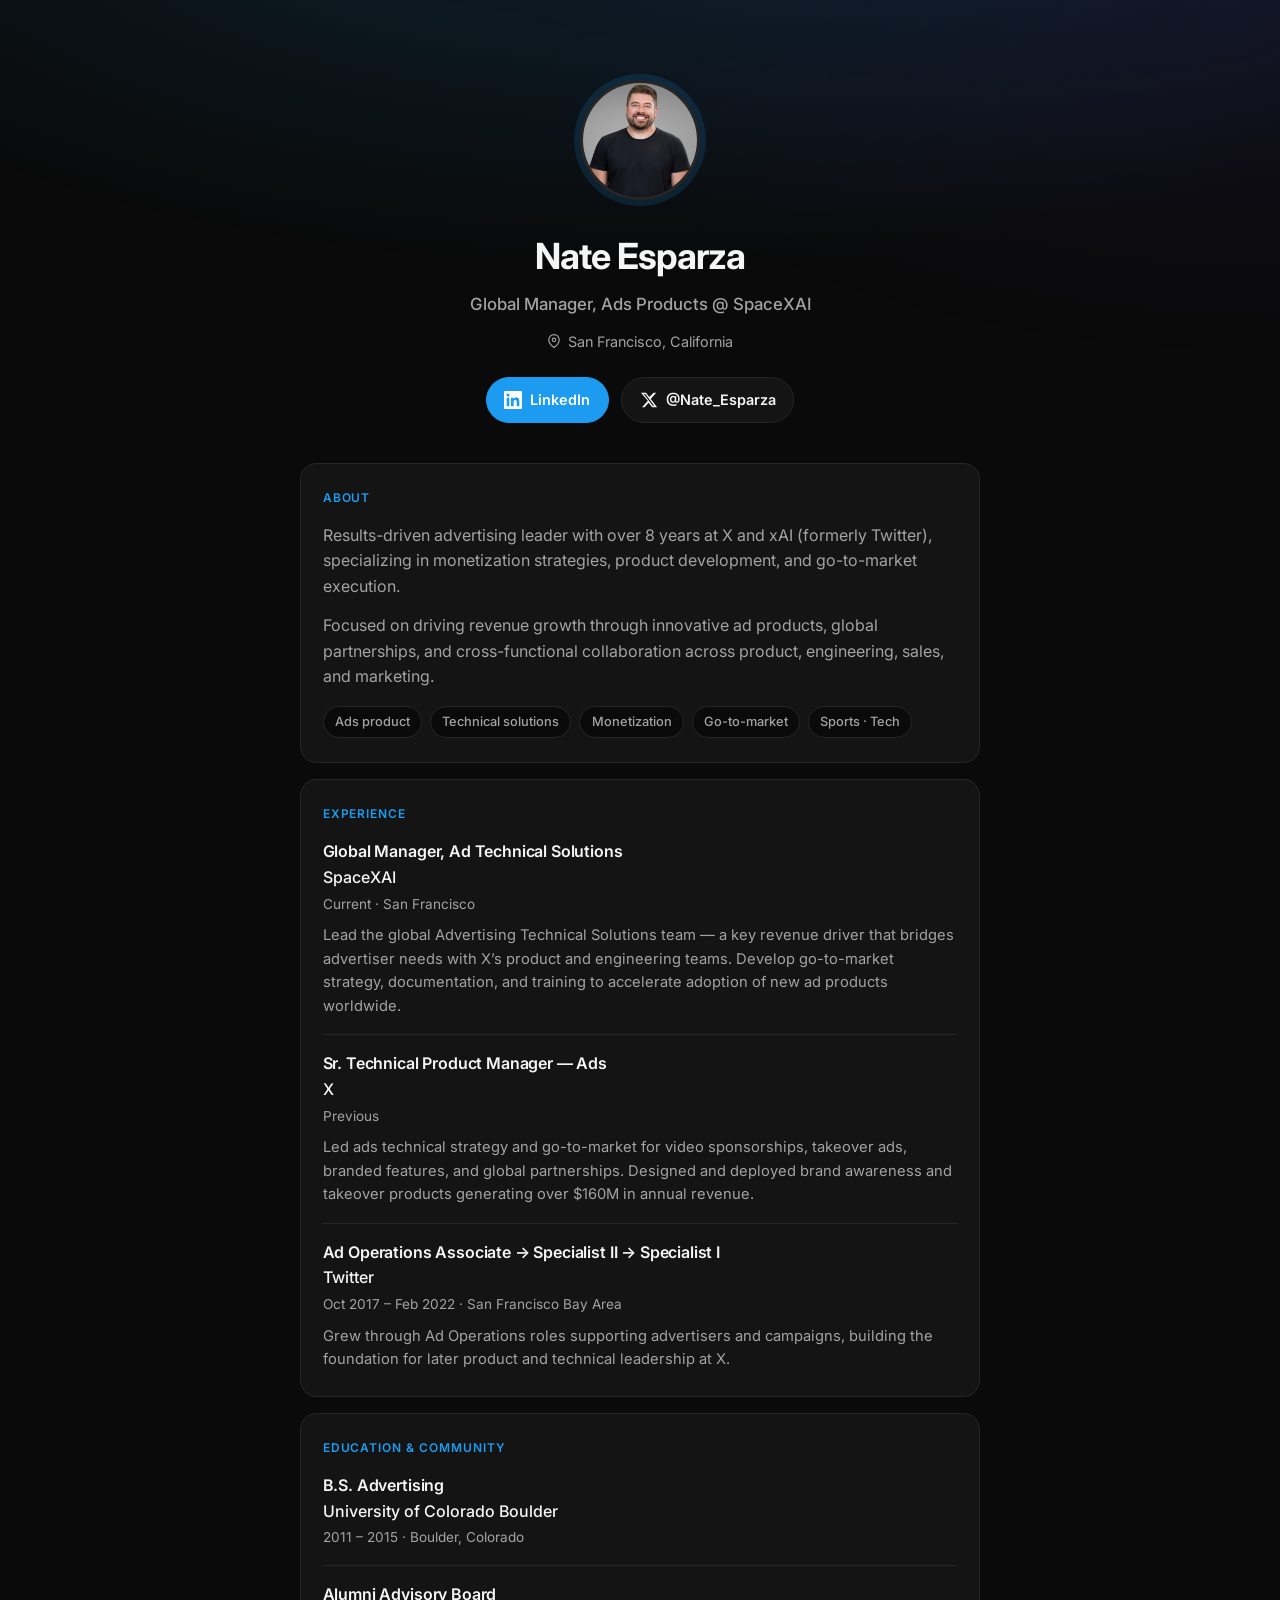
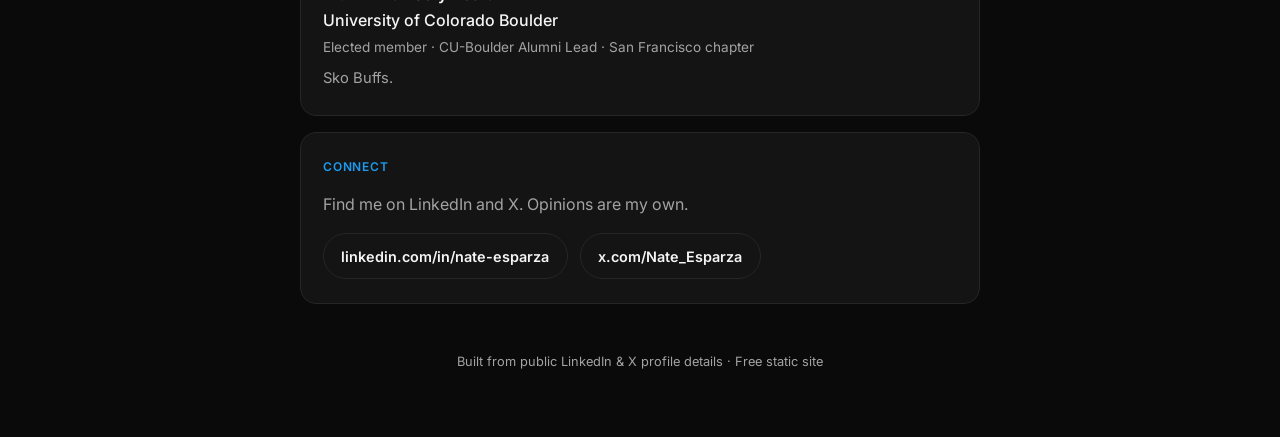
==== index.html @ 772b35fb "Add personal site homepage and avatar Publish Nate Esparza's static homepage and profile photo at th" ====
<!DOCTYPE html>
<html lang="en">
<head>
  <meta charset="utf-8" />
  <meta name="viewport" content="width=device-width, initial-scale=1" />
  <title>Nate Esparza</title>
  <meta name="description" content="Nate Esparza — Global Manager, Ads Products at SpaceXAI. Ads product and technical solutions leader based in San Francisco." />
  <meta name="author" content="Nate Esparza" />
  <link rel="icon" href="avatar.jpg" type="image/jpeg" />
  <link rel="preconnect" href="https://fonts.googleapis.com" />
  <link rel="preconnect" href="https://fonts.gstatic.com" crossorigin />
  <link href="https://fonts.googleapis.com/css2?family=Inter:wght@400;500;600;700&display=swap" rel="stylesheet" />
  <style>
    :root {
      --bg: #0a0a0a;
      --surface: #141414;
      --border: #262626;
      --text: #f5f5f5;
      --muted: #a3a3a3;
      --accent: #1d9bf0;
      --accent-soft: rgba(29, 155, 240, 0.12);
      --radius: 16px;
      --max: 720px;
    }

    * { box-sizing: border-box; margin: 0; padding: 0; }

    html { scroll-behavior: smooth; }

    body {
      font-family: Inter, system-ui, -apple-system, Segoe UI, Roboto, sans-serif;
      background: var(--bg);
      color: var(--text);
      line-height: 1.6;
      min-height: 100vh;
      -webkit-font-smoothing: antialiased;
    }

    body::before {
      content: "";
      position: fixed;
      inset: 0;
      background:
        radial-gradient(ellipse 80% 50% at 50% -20%, rgba(29, 155, 240, 0.18), transparent),
        radial-gradient(ellipse 60% 40% at 100% 0%, rgba(120, 80, 255, 0.08), transparent);
      pointer-events: none;
      z-index: 0;
    }

    .wrap {
      position: relative;
      z-index: 1;
      max-width: var(--max);
      margin: 0 auto;
      padding: 3rem 1.25rem 4rem;
    }

    header.hero {
      text-align: center;
      padding: 2rem 0 2.5rem;
    }

    .avatar {
      width: 120px;
      height: 120px;
      border-radius: 50%;
      object-fit: cover;
      border: 3px solid var(--border);
      box-shadow: 0 0 0 6px rgba(29, 155, 240, 0.15);
      margin-bottom: 1.25rem;
    }

    h1 {
      font-size: clamp(1.75rem, 4vw, 2.25rem);
      font-weight: 700;
      letter-spacing: -0.03em;
      margin-bottom: 0.35rem;
    }

    .headline {
      color: var(--muted);
      font-size: 1.05rem;
      font-weight: 500;
      margin-bottom: 0.75rem;
    }

    .location {
      display: inline-flex;
      align-items: center;
      gap: 0.4rem;
      color: var(--muted);
      font-size: 0.9rem;
      margin-bottom: 1.5rem;
    }

    .links {
      display: flex;
      flex-wrap: wrap;
      justify-content: center;
      gap: 0.75rem;
    }

    .btn {
      display: inline-flex;
      align-items: center;
      gap: 0.5rem;
      padding: 0.65rem 1.1rem;
      border-radius: 999px;
      font-size: 0.9rem;
      font-weight: 600;
      text-decoration: none;
      border: 1px solid var(--border);
      background: var(--surface);
      color: var(--text);
      transition: border-color 0.15s, background 0.15s, transform 0.15s;
    }

    .btn:hover {
      border-color: var(--accent);
      background: var(--accent-soft);
      transform: translateY(-1px);
    }

    .btn.primary {
      background: var(--accent);
      border-color: var(--accent);
      color: #fff;
    }

    .btn.primary:hover {
      background: #1a8cd8;
      border-color: #1a8cd8;
    }

    .btn svg {
      width: 18px;
      height: 18px;
      fill: currentColor;
    }

    section {
      background: var(--surface);
      border: 1px solid var(--border);
      border-radius: var(--radius);
      padding: 1.5rem 1.35rem;
      margin-bottom: 1rem;
    }

    section h2 {
      font-size: 0.75rem;
      font-weight: 600;
      letter-spacing: 0.08em;
      text-transform: uppercase;
      color: var(--accent);
      margin-bottom: 1rem;
    }

    .about p {
      color: var(--muted);
      font-size: 1rem;
    }

    .about p + p { margin-top: 0.85rem; }

    .job {
      padding: 1rem 0;
      border-bottom: 1px solid var(--border);
    }

    .job:first-of-type { padding-top: 0; }
    .job:last-child { border-bottom: none; padding-bottom: 0; }

    .job-title {
      font-weight: 600;
      font-size: 1rem;
      letter-spacing: -0.01em;
    }

    .job-org {
      color: var(--text);
      font-weight: 500;
    }

    .job-meta {
      color: var(--muted);
      font-size: 0.85rem;
      margin-top: 0.2rem;
    }

    .job p {
      color: var(--muted);
      font-size: 0.92rem;
      margin-top: 0.55rem;
    }

    .tags {
      display: flex;
      flex-wrap: wrap;
      gap: 0.5rem;
      margin-top: 1rem;
    }

    .tag {
      font-size: 0.8rem;
      font-weight: 500;
      color: var(--muted);
      background: var(--bg);
      border: 1px solid var(--border);
      border-radius: 999px;
      padding: 0.3rem 0.7rem;
    }

    footer {
      text-align: center;
      color: var(--muted);
      font-size: 0.8rem;
      margin-top: 2rem;
      padding-top: 1rem;
    }

    footer a {
      color: var(--muted);
      text-decoration: none;
    }

    footer a:hover { color: var(--accent); }

    @media (max-width: 480px) {
      .wrap { padding: 2rem 1rem 3rem; }
      section { padding: 1.25rem 1rem; }
    }
  </style>
</head>
<body>
  <div class="wrap">
    <header class="hero">
      <img class="avatar" src="avatar.jpg" alt="Nate Esparza" width="120" height="120" />
      <h1>Nate Esparza</h1>
      <p class="headline">Global Manager, Ads Products @ SpaceXAI</p>
      <p class="location">
        <svg width="14" height="14" viewBox="0 0 24 24" fill="none" stroke="currentColor" stroke-width="2" aria-hidden="true"><path d="M21 10c0 7-9 13-9 13s-9-6-9-13a9 9 0 0 1 18 0z"/><circle cx="12" cy="10" r="3"/></svg>
        San Francisco, California
      </p>
      <div class="links">
        <a class="btn primary" href="https://www.linkedin.com/in/nate-esparza" target="_blank" rel="noopener noreferrer">
          <svg viewBox="0 0 24 24" aria-hidden="true"><path d="M20.447 20.452h-3.554v-5.569c0-1.328-.027-3.037-1.852-3.037-1.853 0-2.136 1.445-2.136 2.939v5.667H9.351V9h3.414v1.561h.046c.477-.9 1.637-1.85 3.37-1.85 3.601 0 4.267 2.37 4.267 5.455v6.286zM5.337 7.433a2.062 2.062 0 0 1-2.063-2.065 2.064 2.064 0 1 1 2.063 2.065zm1.782 13.019H3.555V9h3.564v11.452zM22.225 0H1.771C.792 0 0 .774 0 1.729v20.542C0 23.227.792 24 1.771 24h20.451C23.2 24 24 23.227 24 22.271V1.729C24 .774 23.2 0 22.222 0h.003z"/></svg>
          LinkedIn
        </a>
        <a class="btn" href="https://x.com/Nate_Esparza" target="_blank" rel="noopener noreferrer">
          <svg viewBox="0 0 24 24" aria-hidden="true"><path d="M18.244 2.25h3.308l-7.227 8.26 8.502 11.24H16.17l-4.714-6.231-5.401 6.231H2.744l7.727-8.835L1.254 2.25H8.08l4.253 5.622L18.244 2.25zm-1.161 17.52h1.833L7.084 4.126H5.117L17.083 19.77z"/></svg>
          @Nate_Esparza
        </a>
      </div>
    </header>

    <section class="about" id="about">
      <h2>About</h2>
      <p>
        Results-driven advertising leader with over 8 years at X and xAI (formerly Twitter),
        specializing in monetization strategies, product development, and go-to-market execution.
      </p>
      <p>
        Focused on driving revenue growth through innovative ad products, global partnerships,
        and cross-functional collaboration across product, engineering, sales, and marketing.
      </p>
      <div class="tags">
        <span class="tag">Ads product</span>
        <span class="tag">Technical solutions</span>
        <span class="tag">Monetization</span>
        <span class="tag">Go-to-market</span>
        <span class="tag">Sports · Tech</span>
      </div>
    </section>

    <section id="experience">
      <h2>Experience</h2>

      <div class="job">
        <div class="job-title">Global Manager, Ad Technical Solutions</div>
        <div class="job-org">SpaceXAI</div>
        <div class="job-meta">Current · San Francisco</div>
        <p>
          Lead the global Advertising Technical Solutions team — a key revenue driver that bridges
          advertiser needs with X’s product and engineering teams. Develop go-to-market strategy,
          documentation, and training to accelerate adoption of new ad products worldwide.
        </p>
      </div>

      <div class="job">
        <div class="job-title">Sr. Technical Product Manager — Ads</div>
        <div class="job-org">X</div>
        <div class="job-meta">Previous</div>
        <p>
          Led ads technical strategy and go-to-market for video sponsorships, takeover ads,
          branded features, and global partnerships. Designed and deployed brand awareness and
          takeover products generating over $160M in annual revenue.
        </p>
      </div>

      <div class="job">
        <div class="job-title">Ad Operations Associate → Specialist II → Specialist I</div>
        <div class="job-org">Twitter</div>
        <div class="job-meta">Oct 2017 – Feb 2022 · San Francisco Bay Area</div>
        <p>
          Grew through Ad Operations roles supporting advertisers and campaigns, building the
          foundation for later product and technical leadership at X.
        </p>
      </div>
    </section>

    <section id="education">
      <h2>Education &amp; community</h2>

      <div class="job">
        <div class="job-title">B.S. Advertising</div>
        <div class="job-org">University of Colorado Boulder</div>
        <div class="job-meta">2011 – 2015 · Boulder, Colorado</div>
      </div>

      <div class="job">
        <div class="job-title">Alumni Advisory Board</div>
        <div class="job-org">University of Colorado Boulder</div>
        <div class="job-meta">Elected member · CU-Boulder Alumni Lead · San Francisco chapter</div>
        <p>Sko Buffs.</p>
      </div>
    </section>

    <section id="connect">
      <h2>Connect</h2>
      <p style="color: var(--muted); margin-bottom: 1rem;">
        Find me on LinkedIn and X. Opinions are my own.
      </p>
      <div class="links" style="justify-content: flex-start;">
        <a class="btn" href="https://www.linkedin.com/in/nate-esparza" target="_blank" rel="noopener noreferrer">linkedin.com/in/nate-esparza</a>
        <a class="btn" href="https://x.com/Nate_Esparza" target="_blank" rel="noopener noreferrer">x.com/Nate_Esparza</a>
      </div>
    </section>

    <footer>
      <p>Built from public LinkedIn &amp; X profile details · Free static site</p>
    </footer>
  </div>
</body>
</html>
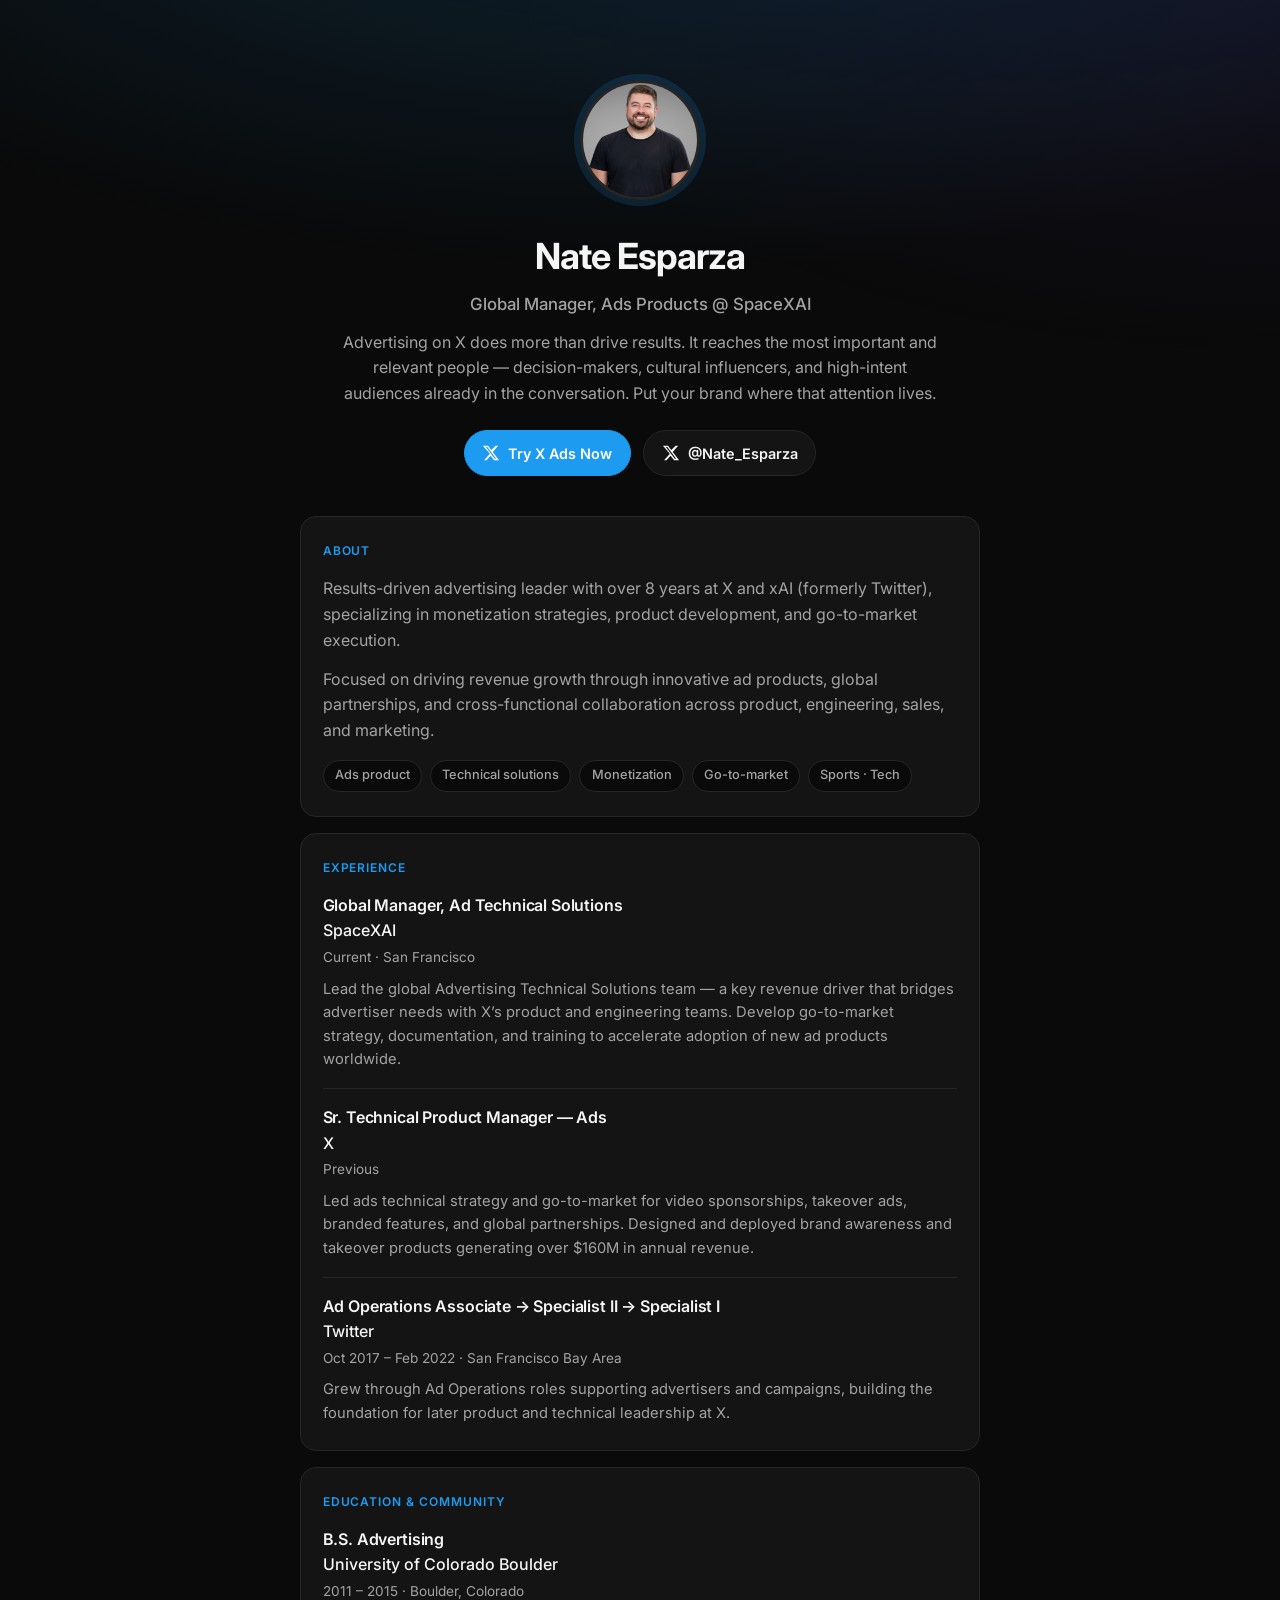
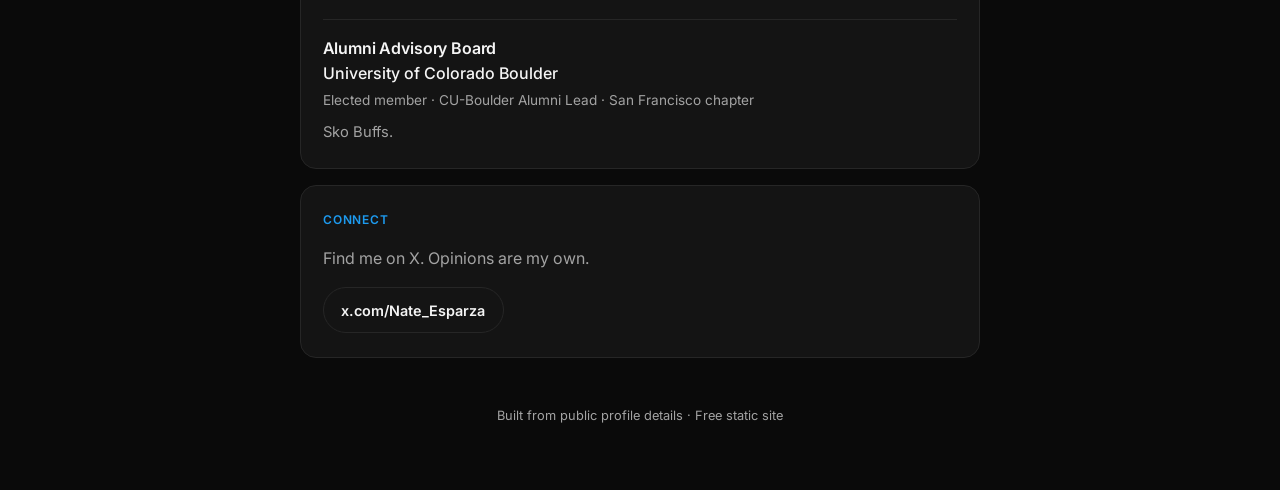
==== commit e60f3b8b: "Replace LinkedIn with an X Ads call to action. Drop the profile location line and add a short advert" ====
--- a/index.html
+++ b/index.html
@@ -3,8 +3,13 @@
 <head>
   <meta charset="utf-8" />
   <meta name="viewport" content="width=device-width, initial-scale=1" />
+  <!-- X Ads base pixel (account 18ce55abbow, tag phw5a) -->
+  <script>
+  !function(e,t,n,s,u,a){e.twq||(s=e.twq=function(){s.exe?s.exe.apply(s,arguments):s.queue.push(arguments)},s.version='1.1',s.queue=[],u=t.createElement(n),u.async=!0,u.src='https://static.ads-twitter.com/uwt.js',a=t.getElementsByTagName(n)[0],a.parentNode.insertBefore(u,a))}(window,document,'script');
+  twq('config','phw5a');
+  </script>
   <title>Nate Esparza</title>
-  <meta name="description" content="Nate Esparza — Global Manager, Ads Products at SpaceXAI. Ads product and technical solutions leader based in San Francisco." />
+  <meta name="description" content="Nate Esparza — Global Manager, Ads Products at SpaceXAI. Ads product and technical solutions leader." />
   <meta name="author" content="Nate Esparza" />
   <link rel="icon" href="avatar.jpg" type="image/jpeg" />
   <link rel="preconnect" href="https://fonts.googleapis.com" />
@@ -84,13 +89,11 @@
       margin-bottom: 0.75rem;
     }
 
-    .location {
-      display: inline-flex;
-      align-items: center;
-      gap: 0.4rem;
-      color: var(--muted);
-      font-size: 0.9rem;
-      margin-bottom: 1.5rem;
+    .ads-pitch {
+      color: var(--muted);
+      font-size: 1rem;
+      margin: 0 auto 1.5rem;
+      max-width: 38rem;
     }
 
     .links {
@@ -237,14 +240,13 @@
       <img class="avatar" src="avatar.jpg" alt="Nate Esparza" width="120" height="120" />
       <h1>Nate Esparza</h1>
       <p class="headline">Global Manager, Ads Products @ SpaceXAI</p>
-      <p class="location">
-        <svg width="14" height="14" viewBox="0 0 24 24" fill="none" stroke="currentColor" stroke-width="2" aria-hidden="true"><path d="M21 10c0 7-9 13-9 13s-9-6-9-13a9 9 0 0 1 18 0z"/><circle cx="12" cy="10" r="3"/></svg>
-        San Francisco, California
+      <p class="ads-pitch">
+        Advertising on X does more than drive results. It reaches the most important and relevant people — decision-makers, cultural influencers, and high-intent audiences already in the conversation. Put your brand where that attention lives.
       </p>
       <div class="links">
-        <a class="btn primary" href="https://www.linkedin.com/in/nate-esparza" target="_blank" rel="noopener noreferrer">
-          <svg viewBox="0 0 24 24" aria-hidden="true"><path d="M20.447 20.452h-3.554v-5.569c0-1.328-.027-3.037-1.852-3.037-1.853 0-2.136 1.445-2.136 2.939v5.667H9.351V9h3.414v1.561h.046c.477-.9 1.637-1.85 3.37-1.85 3.601 0 4.267 2.37 4.267 5.455v6.286zM5.337 7.433a2.062 2.062 0 0 1-2.063-2.065 2.064 2.064 0 1 1 2.063 2.065zm1.782 13.019H3.555V9h3.564v11.452zM22.225 0H1.771C.792 0 0 .774 0 1.729v20.542C0 23.227.792 24 1.771 24h20.451C23.2 24 24 23.227 24 22.271V1.729C24 .774 23.2 0 22.222 0h.003z"/></svg>
-          LinkedIn
+        <a class="btn primary" href="https://ads.x.com" target="_blank" rel="noopener noreferrer">
+          <svg viewBox="0 0 24 24" aria-hidden="true"><path d="M18.244 2.25h3.308l-7.227 8.26 8.502 11.24H16.17l-4.714-6.231-5.401 6.231H2.744l7.727-8.835L1.254 2.25H8.08l4.253 5.622L18.244 2.25zm-1.161 17.52h1.833L7.084 4.126H5.117L17.083 19.77z"/></svg>
+          Try X Ads Now
         </a>
         <a class="btn" href="https://x.com/Nate_Esparza" target="_blank" rel="noopener noreferrer">
           <svg viewBox="0 0 24 24" aria-hidden="true"><path d="M18.244 2.25h3.308l-7.227 8.26 8.502 11.24H16.17l-4.714-6.231-5.401 6.231H2.744l7.727-8.835L1.254 2.25H8.08l4.253 5.622L18.244 2.25zm-1.161 17.52h1.833L7.084 4.126H5.117L17.083 19.77z"/></svg>
@@ -328,16 +330,15 @@
     <section id="connect">
       <h2>Connect</h2>
       <p style="color: var(--muted); margin-bottom: 1rem;">
-        Find me on LinkedIn and X. Opinions are my own.
+        Find me on X. Opinions are my own.
       </p>
       <div class="links" style="justify-content: flex-start;">
-        <a class="btn" href="https://www.linkedin.com/in/nate-esparza" target="_blank" rel="noopener noreferrer">linkedin.com/in/nate-esparza</a>
         <a class="btn" href="https://x.com/Nate_Esparza" target="_blank" rel="noopener noreferrer">x.com/Nate_Esparza</a>
       </div>
     </section>
 
     <footer>
-      <p>Built from public LinkedIn &amp; X profile details · Free static site</p>
+      <p>Built from public profile details · Free static site</p>
     </footer>
   </div>
 </body>
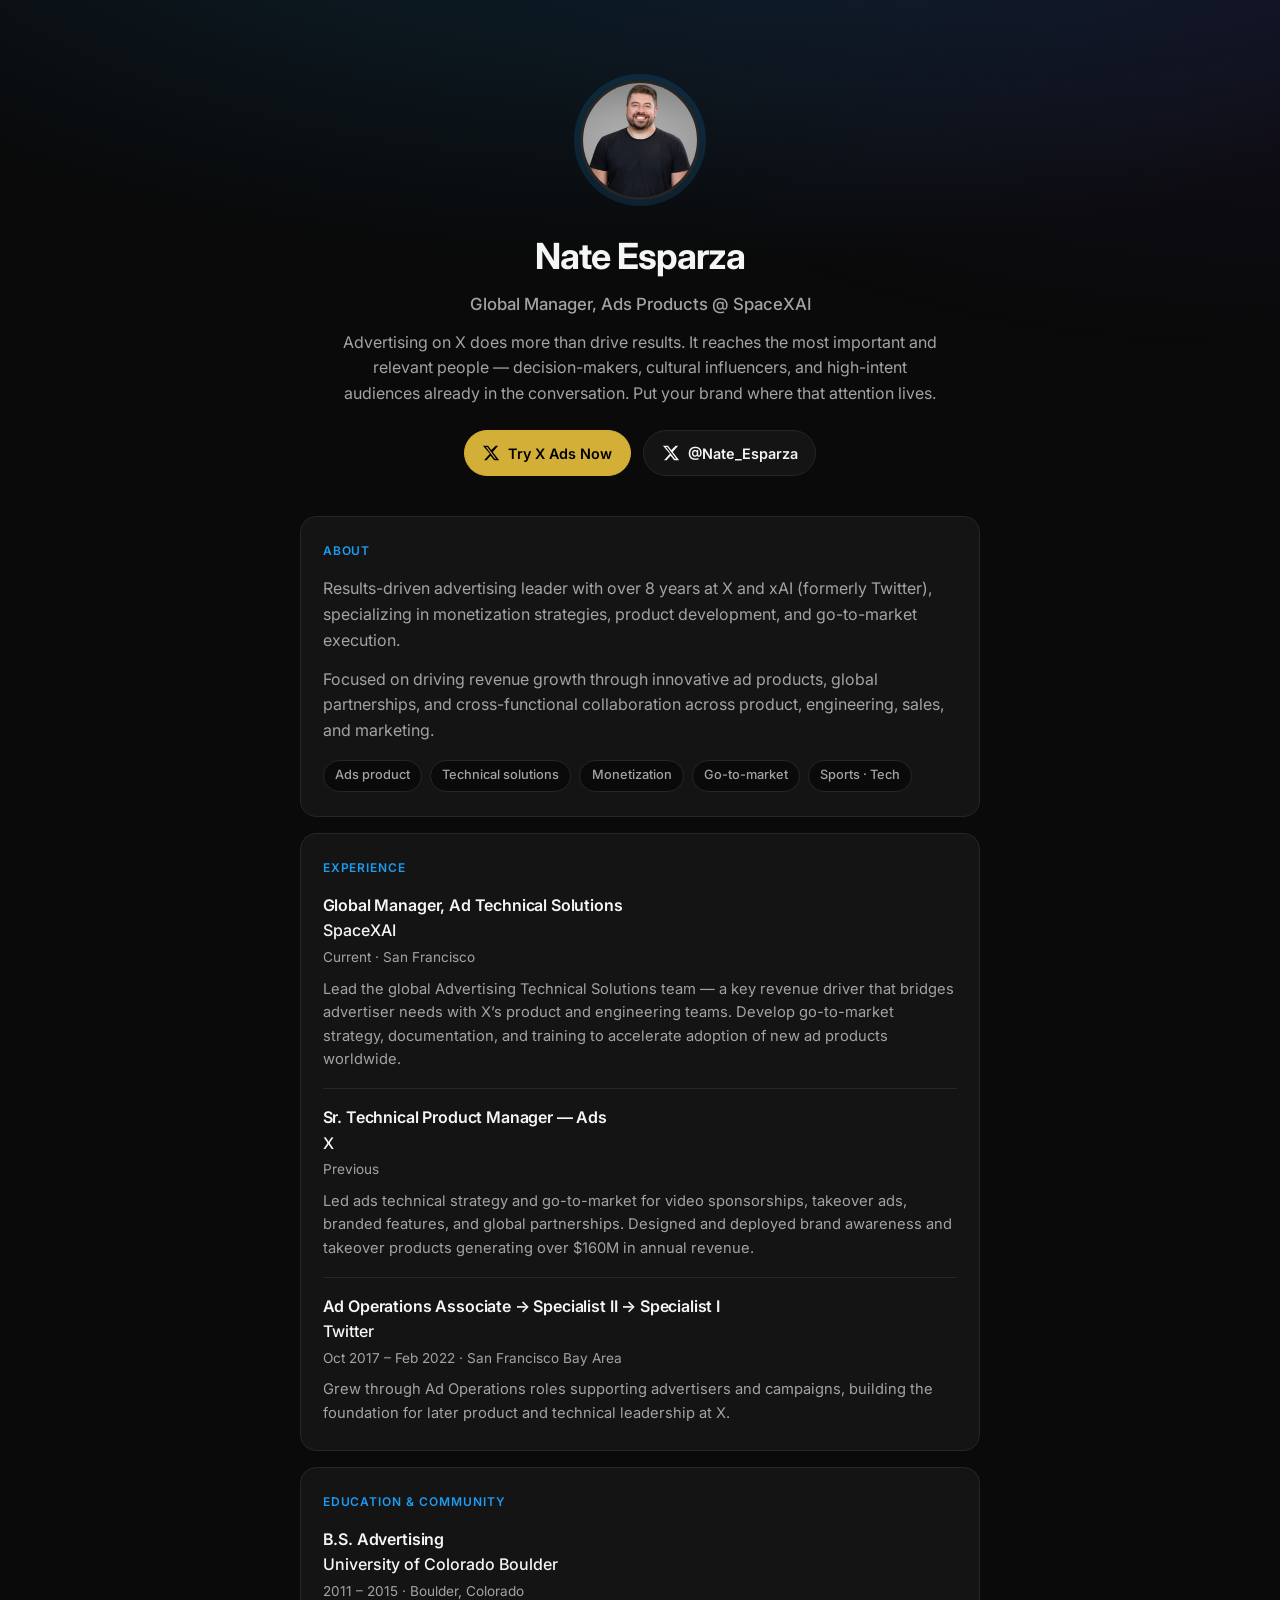
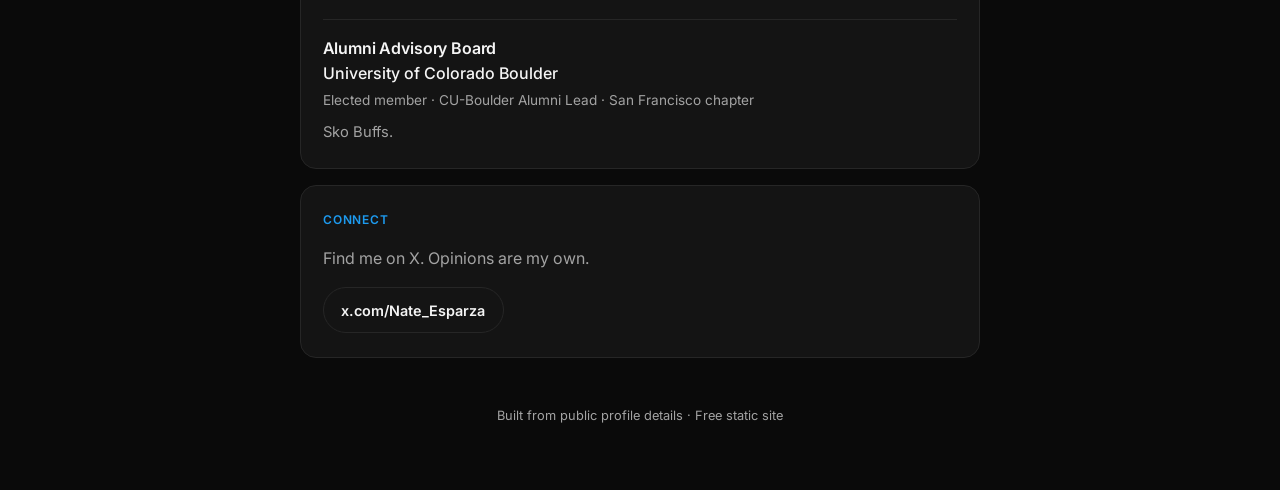
==== commit cc146dac: "Make the Try X Ads Now button gold with black text. Scope the color to that call to action so the ot" ====
--- a/index.html
+++ b/index.html
@@ -135,6 +135,19 @@
       border-color: #1a8cd8;
     }
 
+    .btn.x-ads {
+      background: #d4af37;
+      border-color: #d4af37;
+      color: #000;
+    }
+
+    .btn.x-ads:hover,
+    .btn.x-ads:focus-visible {
+      background: #b8962e;
+      border-color: #b8962e;
+      color: #000;
+    }
+
     .btn svg {
       width: 18px;
       height: 18px;
@@ -244,7 +257,7 @@
         Advertising on X does more than drive results. It reaches the most important and relevant people — decision-makers, cultural influencers, and high-intent audiences already in the conversation. Put your brand where that attention lives.
       </p>
       <div class="links">
-        <a class="btn primary" href="https://ads.x.com" target="_blank" rel="noopener noreferrer">
+        <a class="btn x-ads" href="https://ads.x.com" target="_blank" rel="noopener noreferrer">
           <svg viewBox="0 0 24 24" aria-hidden="true"><path d="M18.244 2.25h3.308l-7.227 8.26 8.502 11.24H16.17l-4.714-6.231-5.401 6.231H2.744l7.727-8.835L1.254 2.25H8.08l4.253 5.622L18.244 2.25zm-1.161 17.52h1.833L7.084 4.126H5.117L17.083 19.77z"/></svg>
           Try X Ads Now
         </a>
